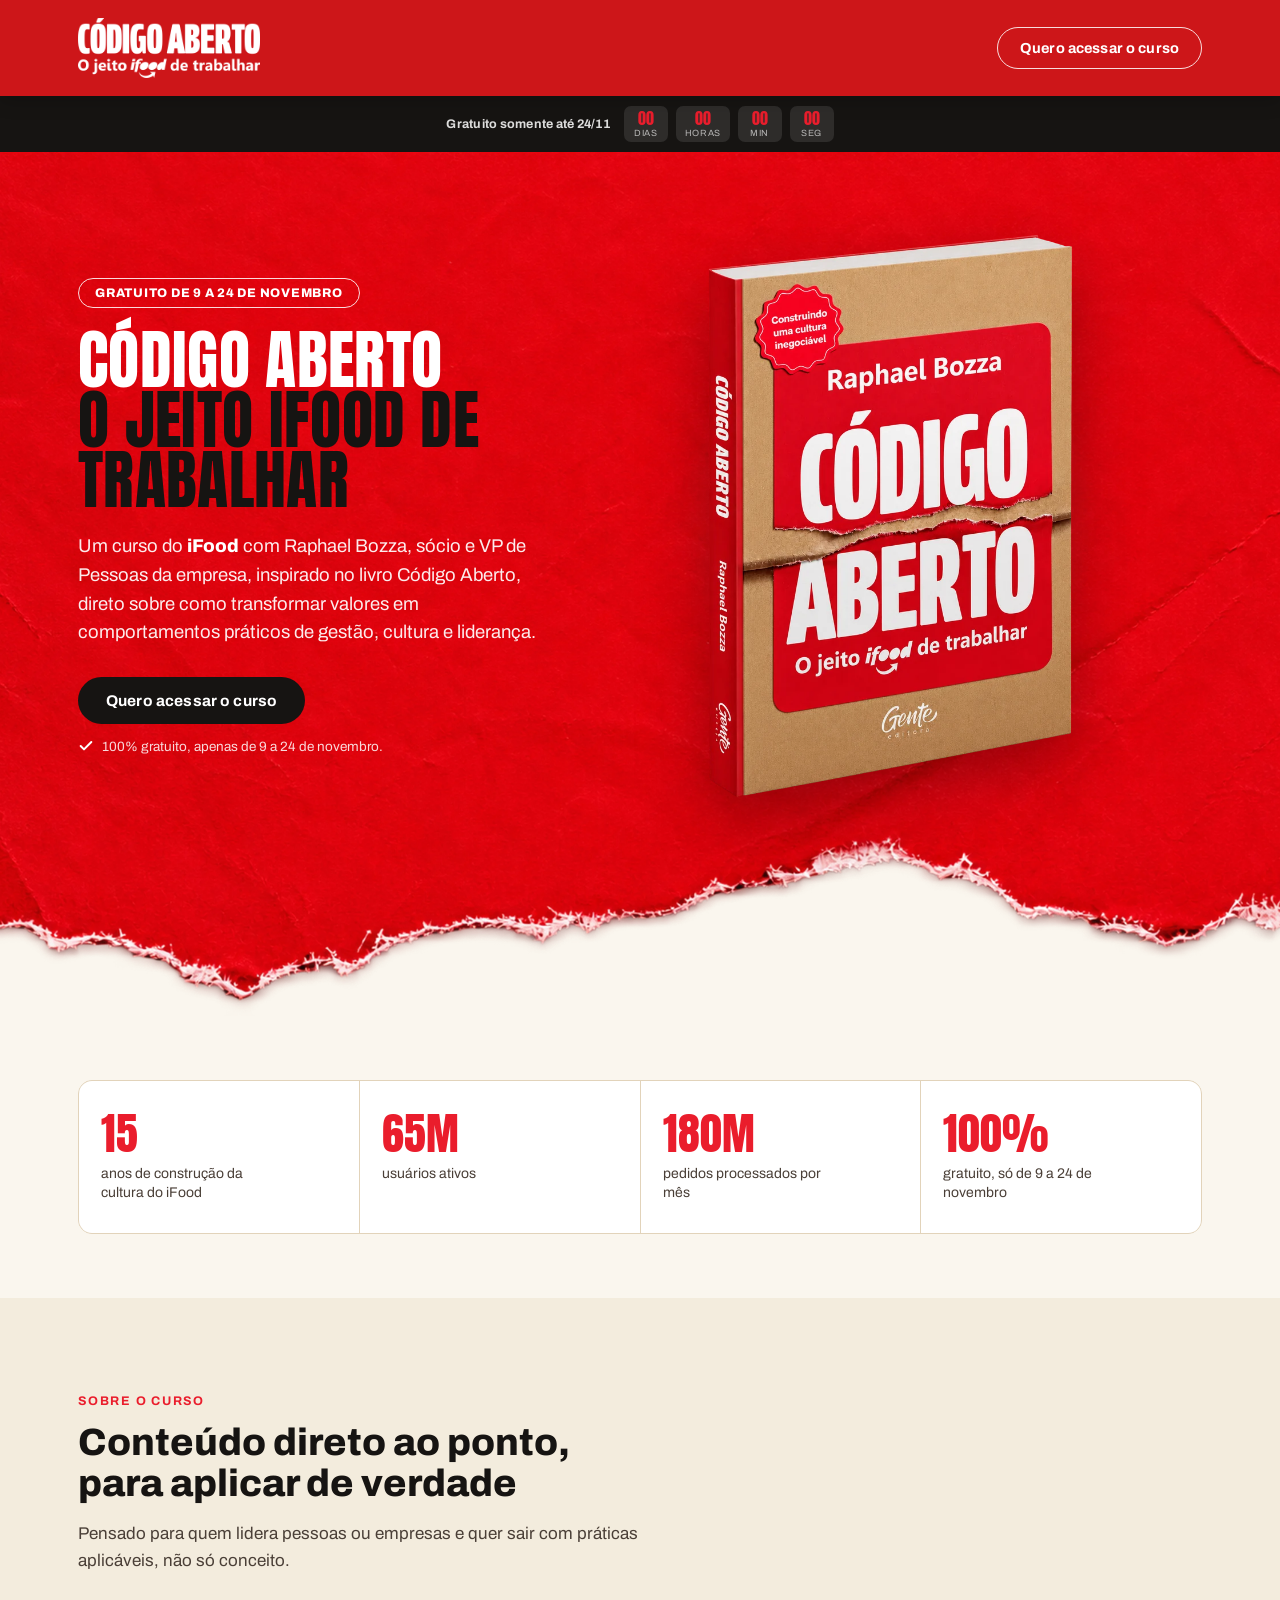
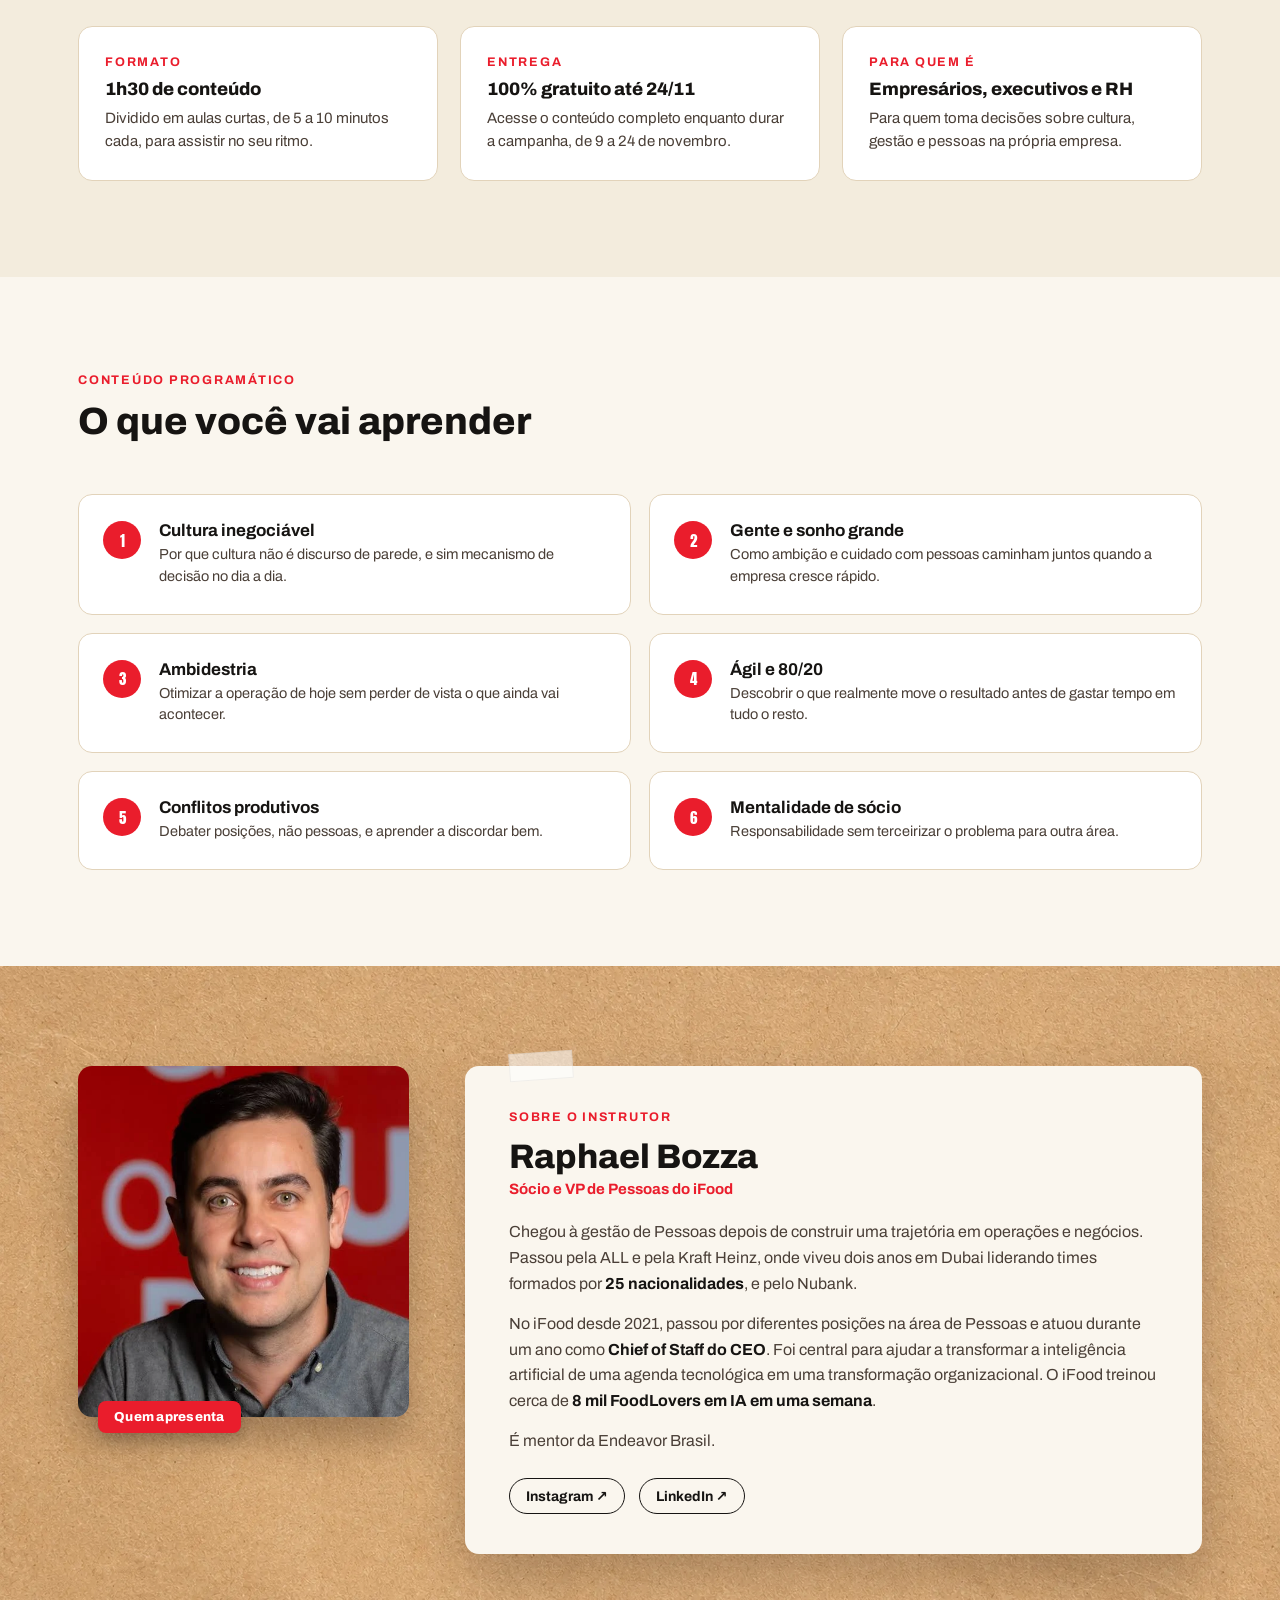
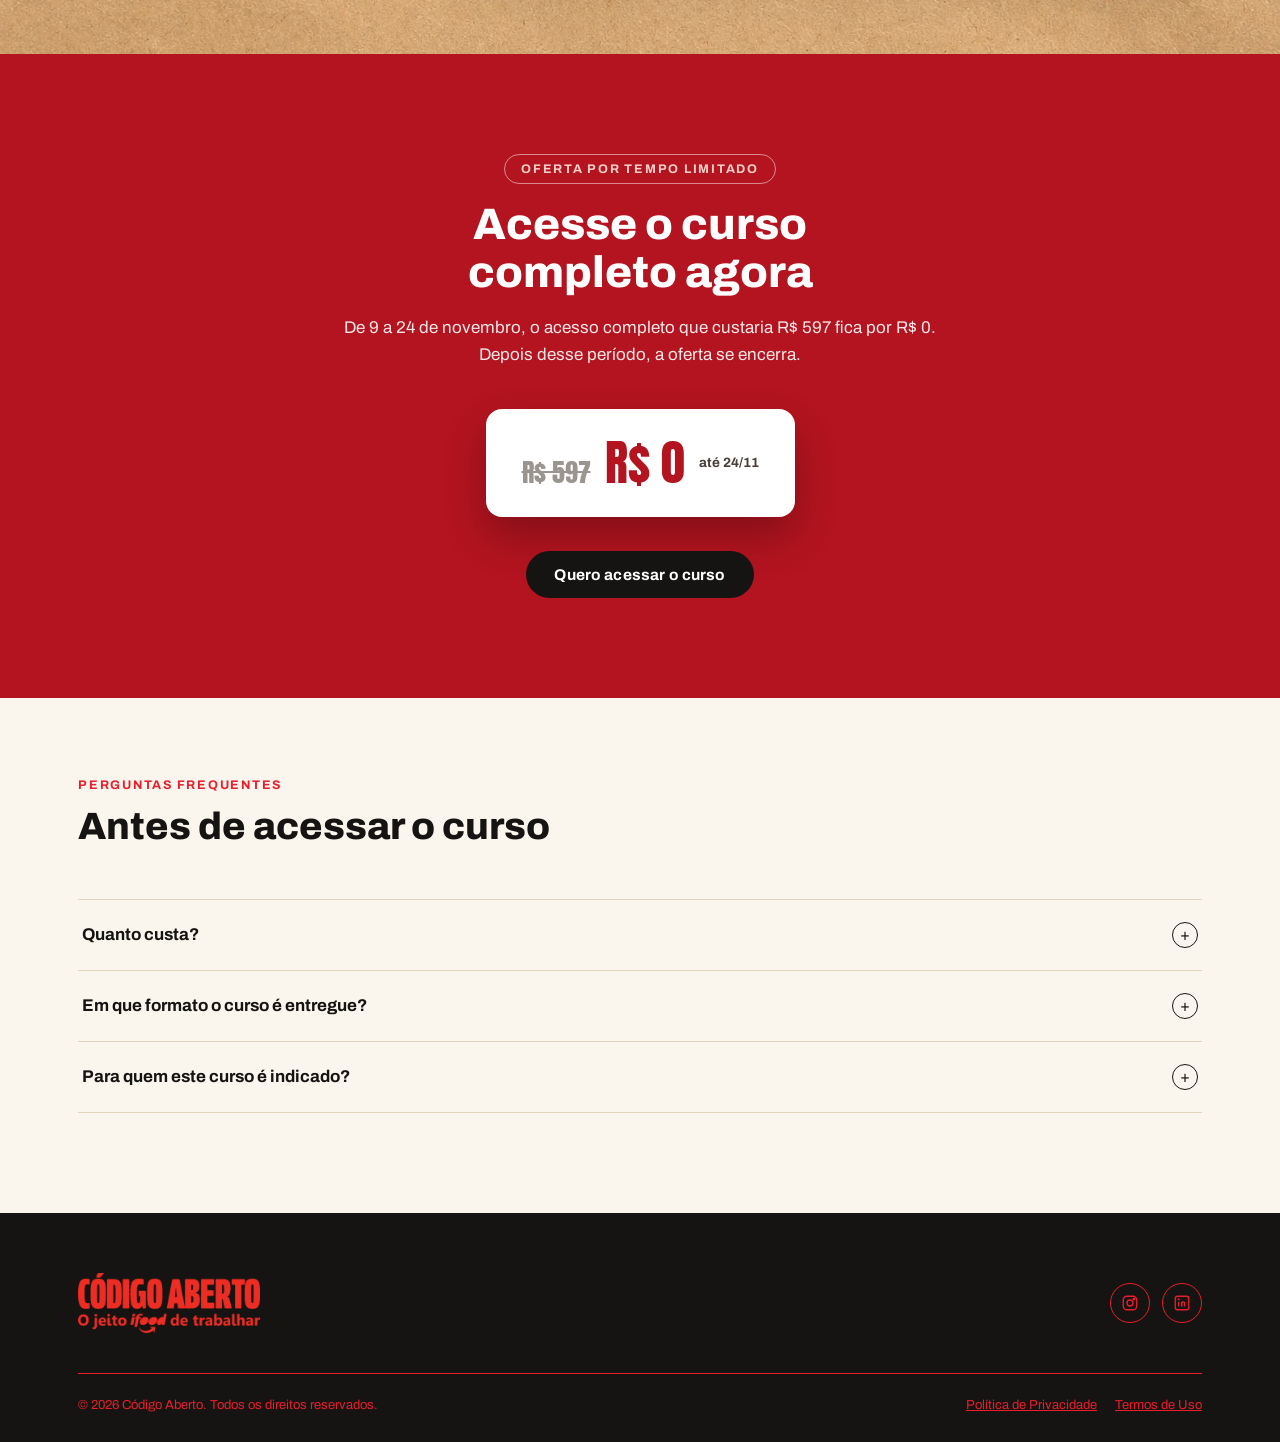
==== curso/index.html @ 605908ba "Add files via upload" ====
<!doctype html>
<html lang="pt-BR">
<head>
<meta charset="utf-8">
<meta name="viewport" content="width=device-width, initial-scale=1">
<title>Curso gratuito, Código Aberto</title>
<meta name="description" content="Curso online gratuito com Raphael Bozza: Código Aberto, o jeito iFood de trabalhar.">
<link rel="canonical" href="https://www.livrocodigoaberto.com.br/curso">
<meta property="og:type" content="website">
<meta property="og:title" content="Curso gratuito, Código Aberto">
<meta property="og:description" content="Curso online gratuito com Raphael Bozza: Código Aberto, o jeito iFood de trabalhar.">
<meta property="og:url" content="https://www.livrocodigoaberto.com.br/curso">

</head>
<body>

<meta name="hz:slide-selector" content=".page">
<style>@font-face{font-family:'Anton';font-style:normal;font-weight:400;font-display:swap;src:url([data-uri]) format('woff2');}
@font-face{font-family:'Archivo';font-style:normal;font-weight:400;font-display:swap;src:url([data-uri]) format('woff2');}
@font-face{font-family:'Archivo';font-style:normal;font-weight:500;font-display:swap;src:url([data-uri]) format('woff2');}
@font-face{font-family:'Archivo';font-style:normal;font-weight:600;font-display:swap;src:url([data-uri]) format('woff2');}
@font-face{font-family:'Archivo';font-style:normal;font-weight:700;font-display:swap;src:url([data-uri]) format('woff2');}
@font-face{font-family:'Archivo';font-style:normal;font-weight:800;font-display:swap;src:url([data-uri]) format('woff2');}
@font-face{font-family:'Archivo';font-style:normal;font-weight:900;font-display:swap;src:url([data-uri]) format('woff2');}

:root{
  --red: #ea1d2c;
  --red-deep: #b3141f;
  --red-header: #cd1619;
  --ink: #161412;
  --ink-soft: #4a3f37;
  --cream: #faf6ee;
  --cream-2: #f3ecdd;
  --paper-line: #e2d3ba;
  --white: #ffffff;
  --focus: #1c63d9;
  --radius-s: 6px;
  --radius-m: 14px;
  --maxw: 1180px;
}

*,*::before,*::after{box-sizing:border-box;}
html{scroll-behavior:smooth;}
body{
  margin:0;
  background:var(--cream);
  color:var(--ink);
  font-family:'Archivo',system-ui,sans-serif;
  -webkit-font-smoothing:antialiased;
  overflow-x:hidden;
}
h1,h2,h3{margin:0;text-wrap:balance;}
p{margin:0;}
img{max-width:100%;display:block;}
a{color:inherit;}
::selection{background:var(--red);color:var(--white);}
:focus-visible{outline:3px solid var(--focus);outline-offset:3px;}

.wrap{max-width:var(--maxw);margin:0 auto;padding:0 28px;}
@media (max-width:640px){.wrap{padding:0 20px;}}

.eyebrow{
  font-family:'Archivo',sans-serif;
  font-weight:700;
  text-transform:uppercase;
  letter-spacing:.14em;
  font-size:12.5px;
}

.display{
  font-family:'Anton',sans-serif;
  font-weight:400;
  text-transform:uppercase;
  letter-spacing:.005em;
  line-height:.94;
}

.btn{
  display:inline-flex;
  align-items:center;
  justify-content:center;
  gap:8px;
  font-family:'Archivo',sans-serif;
  font-weight:700;
  font-size:15.5px;
  letter-spacing:.01em;
  padding:15px 28px;
  border-radius:999px;
  border:none;
  cursor:pointer;
  text-decoration:none;
  white-space:nowrap;
  transition:background-color .16s ease, color .16s ease;
}
.btn-on-red{background:var(--white);color:var(--ink);}
.btn-on-red:hover{background:var(--ink);color:var(--white);}
.btn-ink-on-red{background:var(--ink);color:var(--white);}
.btn-ink-on-red:hover{background:var(--white);color:var(--ink);}
.btn-hero{background:var(--ink);color:var(--white);}
.btn-hero:hover{background:var(--white);color:var(--ink);}
.btn-block{width:100%;}
.btn-stroke-on-red{
  background:transparent;color:var(--white);
  border:1.5px solid rgba(255,255,255,.85);
}
.btn-stroke-on-red:hover{background:var(--white);color:var(--ink);border-color:var(--white);}

/* countdown bar */
.countdown-bar{
  position:sticky;top:96px;z-index:39;
  background:var(--ink);color:var(--white);
  padding:10px 0;
}
@media (max-width:480px){.countdown-bar{top:76px;}}
.countdown-inner{
  display:flex;align-items:center;justify-content:center;
  gap:14px;flex-wrap:wrap;text-align:center;
}
.countdown-label{
  font-size:12.5px;font-weight:700;letter-spacing:.02em;
  color:rgba(255,255,255,.85);
}
.countdown-clock{display:flex;gap:8px;}
.countdown-unit{
  display:flex;flex-direction:column;align-items:center;
  background:rgba(255,255,255,.1);
  border-radius:7px;padding:4px 9px;min-width:44px;
}
.countdown-num{font-family:'Anton',sans-serif;font-size:16px;color:var(--red);line-height:1;}
.countdown-unit-label{font-size:9px;text-transform:uppercase;letter-spacing:.06em;color:rgba(255,255,255,.65);margin-top:2px;}

/* header */
header{
  position:sticky;top:0;z-index:41;
  background:var(--red-header);
  box-shadow:0 4px 18px rgba(0,0,0,.22);
}
.nav{
  display:flex;align-items:center;justify-content:space-between;
  gap:14px;
  height:96px;
}
.brand{display:flex;align-items:center;text-decoration:none;flex:none;}
.brand img{height:60px;width:auto;}
.nav-cta{flex:none;}
.nav-cta .btn{font-size:14.5px;padding:12px 22px;}
@media (max-width:480px){
  .nav{height:76px;gap:10px;}
  .brand img{height:42px;}
  .nav-cta .btn{font-size:12.5px;padding:10px 14px;}
}

/* hero */
.hero{
  position:relative;
  background-color:var(--cream);
  background-image:url("[data-uri]");
  background-size:cover;
  background-position:center bottom;
  background-repeat:no-repeat;
  padding:64px 0 200px;
}
.hero-grid{
  display:grid;grid-template-columns:.85fr 1.15fr;gap:40px;align-items:center;
}
@media (max-width:920px){.hero-grid{grid-template-columns:1fr;} .hero{padding:48px 0 56px;}}
.hero-tag{
  display:inline-flex;align-items:center;
  background:transparent;color:var(--white);
  border:1.5px solid rgba(255,255,255,.85);
  border-radius:999px;padding:7px 16px;
  font-size:12.5px;font-weight:800;letter-spacing:.06em;text-transform:uppercase;
  margin-bottom:22px;
}
.hero h1{
  font-size:clamp(36px,5.6vw,64px);
  color:var(--white);
  margin-bottom:22px;
}
.hero h1 .accent-ink{color:var(--ink);}
.hero-sub{
  font-family:'Archivo',sans-serif;
  font-size:18.5px;line-height:1.55;color:rgba(255,255,255,.92);max-width:54ch;margin-bottom:30px;
}
.hero-sub b{color:var(--white);font-weight:800;}
.hero-ctas{display:flex;flex-wrap:wrap;align-items:center;gap:6px 18px;margin-bottom:14px;}
.hero-trust{font-size:13.5px;color:rgba(255,255,255,.85);display:flex;align-items:center;gap:8px;}
.hero-trust svg{flex:none;}

.hero-visual{position:relative;display:flex;justify-content:center;align-items:center;height:100%;}
.hero-visual-bg{
  position:absolute;
  width:420px;height:420px;
  border-radius:50%;
  background:radial-gradient(circle, rgba(255,255,255,.16), transparent 70%);
}
.hero-photo{
  width:min(340px,74%);
  aspect-ratio:1/1.06;object-fit:cover;
  border-radius:var(--radius-m);
  box-shadow:0 26px 40px rgba(0,0,0,.35);
  position:relative;
}
.hero-infografico{
  width:min(400px,82%);
  object-fit:contain;
  position:relative;
  filter:drop-shadow(0 24px 34px rgba(0,0,0,.35));
}
.hero-photo-tag{
  position:absolute;bottom:-16px;left:50%;transform:translateX(-50%);
  background:var(--ink);color:var(--white);
  font-family:'Archivo',sans-serif;font-weight:800;font-size:13px;letter-spacing:.02em;
  padding:9px 18px;border-radius:8px;white-space:nowrap;
  box-shadow:0 8px 16px rgba(0,0,0,.2);
}

/* stats */
.stats{padding:64px 0;background:var(--cream);}
.stats-grid{
  display:grid;grid-template-columns:repeat(4,1fr);gap:1px;
  background:var(--paper-line);
  border:1px solid var(--paper-line);
  border-radius:var(--radius-m);
  overflow:hidden;
}
@media (max-width:760px){.stats-grid{grid-template-columns:repeat(2,1fr);}}
.stat{background:var(--white);padding:30px 22px;text-align:left;}
.stat-num{font-family:'Anton',sans-serif;font-size:44px;color:var(--red);line-height:1;}
.stat-label{margin-top:10px;font-size:14px;color:var(--ink-soft);line-height:1.35;max-width:20ch;}

/* section heads */
.section{padding:96px 0;}
.section-head{max-width:640px;margin-bottom:52px;}
.section-eyebrow{color:var(--red);margin-bottom:14px;}
.section-title{font-size:clamp(28px,3.2vw,38px);font-family:'Archivo',sans-serif;font-weight:800;color:var(--ink);margin-bottom:16px;}
.section-desc{font-size:17px;line-height:1.6;color:var(--ink-soft);}

/* course info */
.info-section{background:var(--cream-2);}
.info-grid{display:grid;grid-template-columns:repeat(3,1fr);gap:22px;}
@media (max-width:820px){.info-grid{grid-template-columns:1fr;}}
.info-card{
  background:var(--white);
  border:1px solid var(--paper-line);
  border-radius:var(--radius-m);
  padding:28px 26px;
}
.info-card .eyebrow{color:var(--red);margin-bottom:10px;}
.info-card-title{font-weight:800;font-size:18px;margin-bottom:8px;}
.info-card-desc{font-size:15px;line-height:1.5;color:var(--ink-soft);}

/* lessons */
.lessons-list{display:grid;grid-template-columns:repeat(2,1fr);gap:18px;}
@media (max-width:700px){.lessons-list{grid-template-columns:1fr;}}
.lesson-item{
  display:flex;align-items:flex-start;gap:18px;
  padding:26px 24px;
  background:var(--white);
  border:1px solid var(--paper-line);
  border-radius:var(--radius-m);
}
.lesson-num{
  font-family:'Anton',sans-serif;font-size:15px;color:var(--white);
  background:var(--red);
  width:38px;height:38px;border-radius:50%;flex:none;
  display:flex;align-items:center;justify-content:center;
}
.lesson-title{font-weight:700;font-size:17px;margin-bottom:4px;}
.lesson-desc{font-size:14.5px;line-height:1.5;color:var(--ink-soft);}

/* author on kraft */
.author-section{
  position:relative;
  background-image:linear-gradient(rgba(250,246,238,.1),rgba(250,246,238,.1)), url("[data-uri]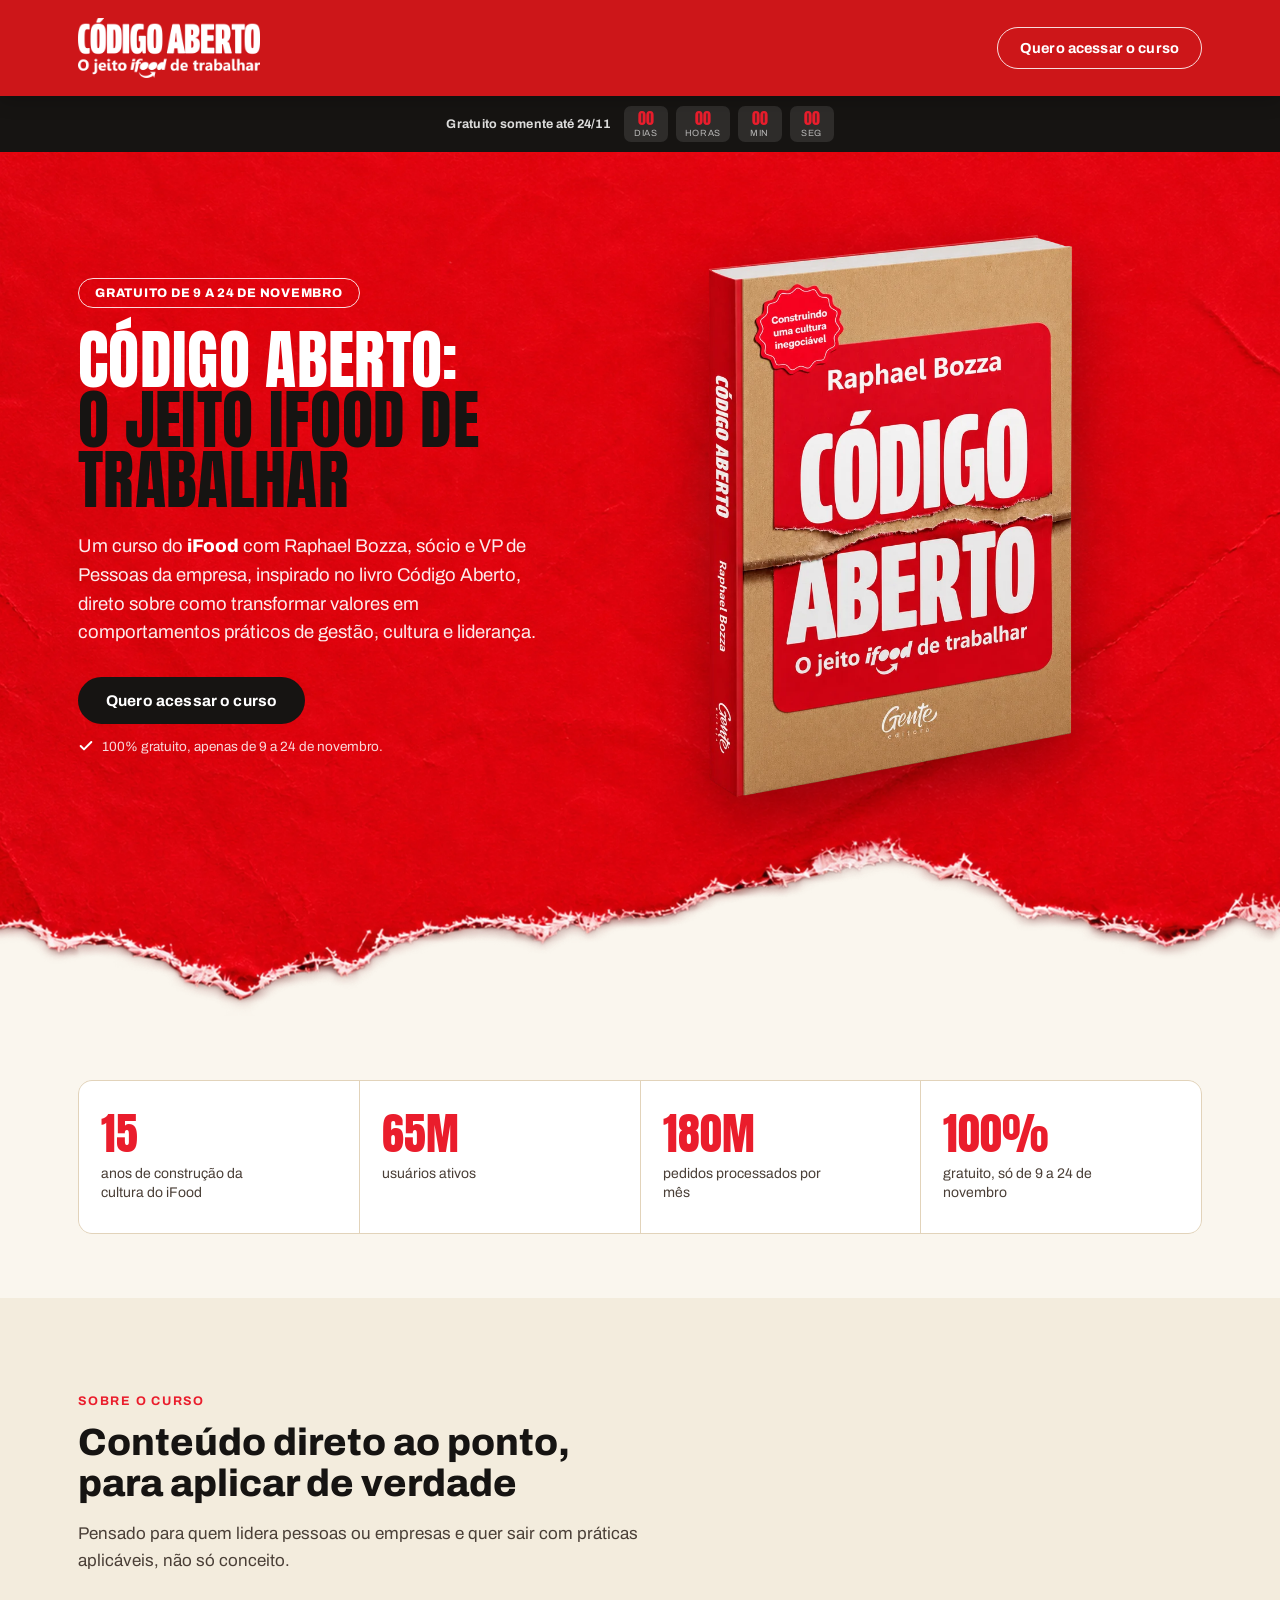
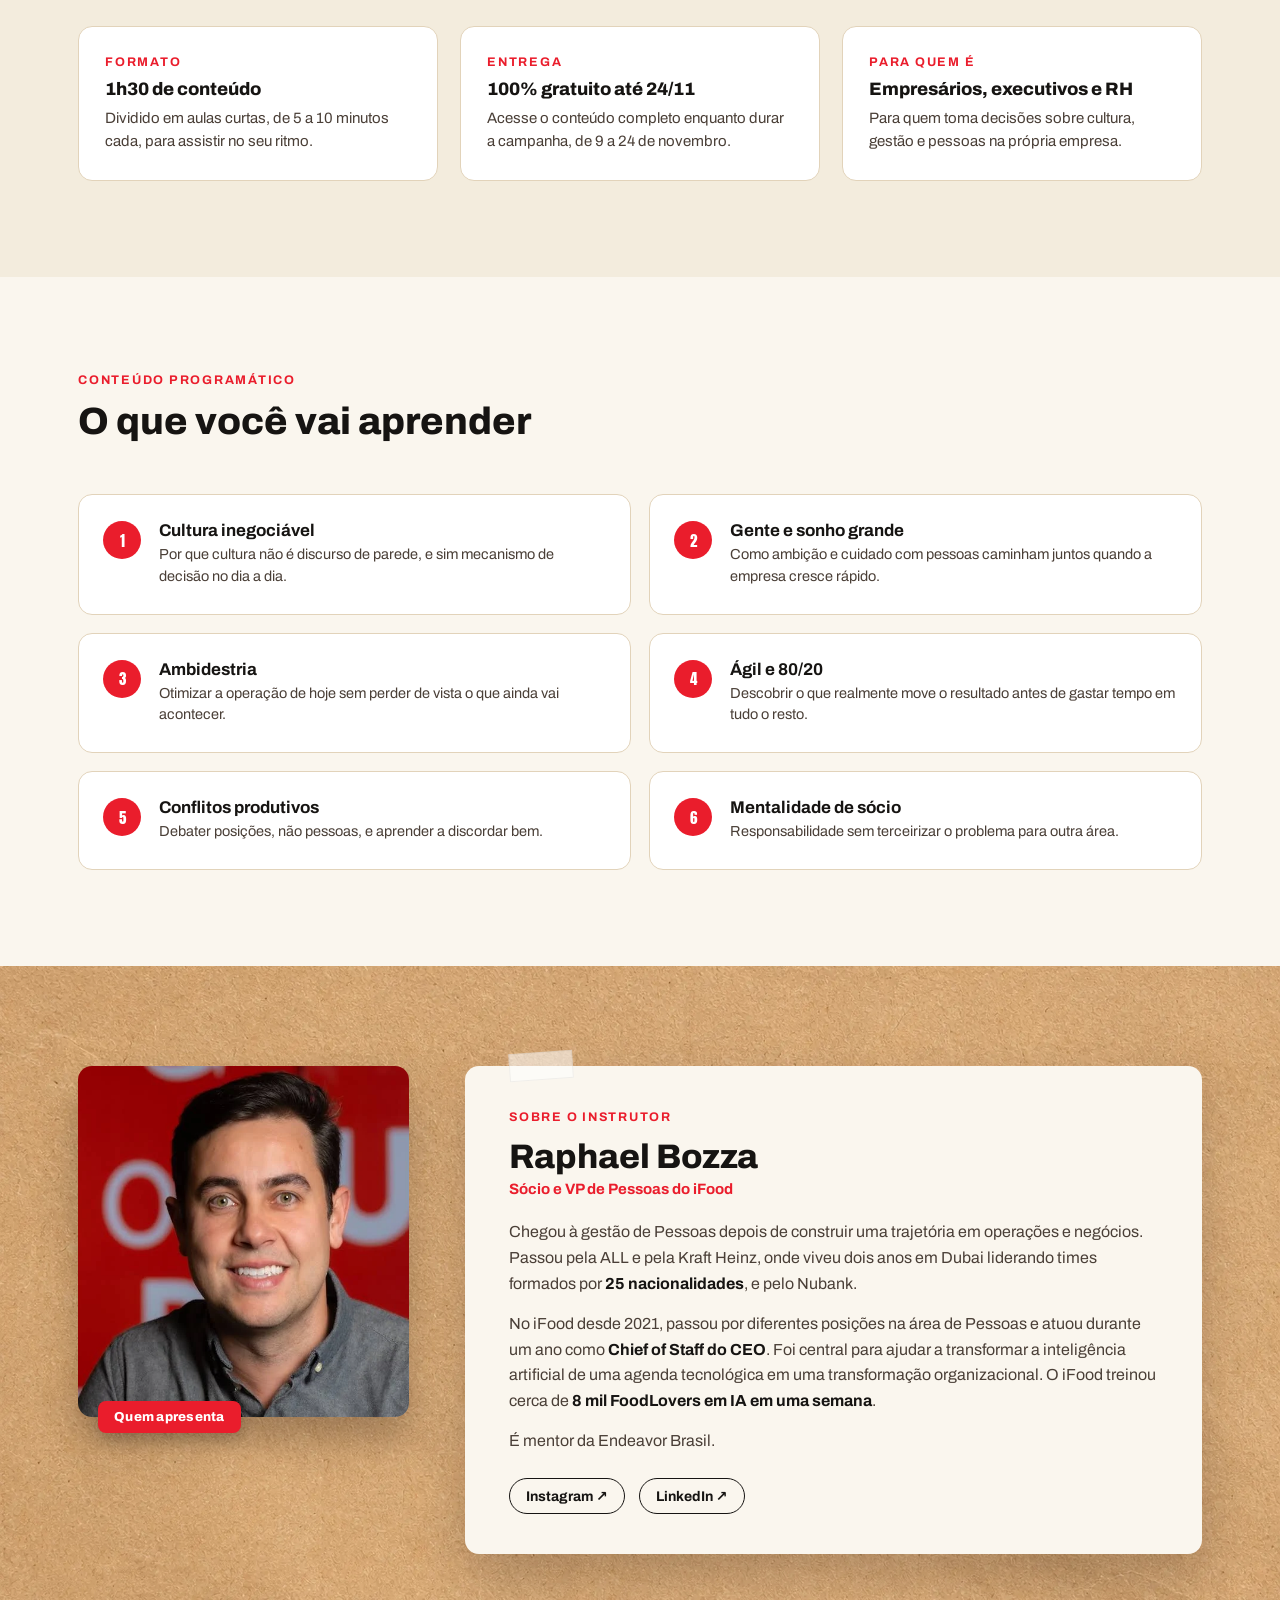
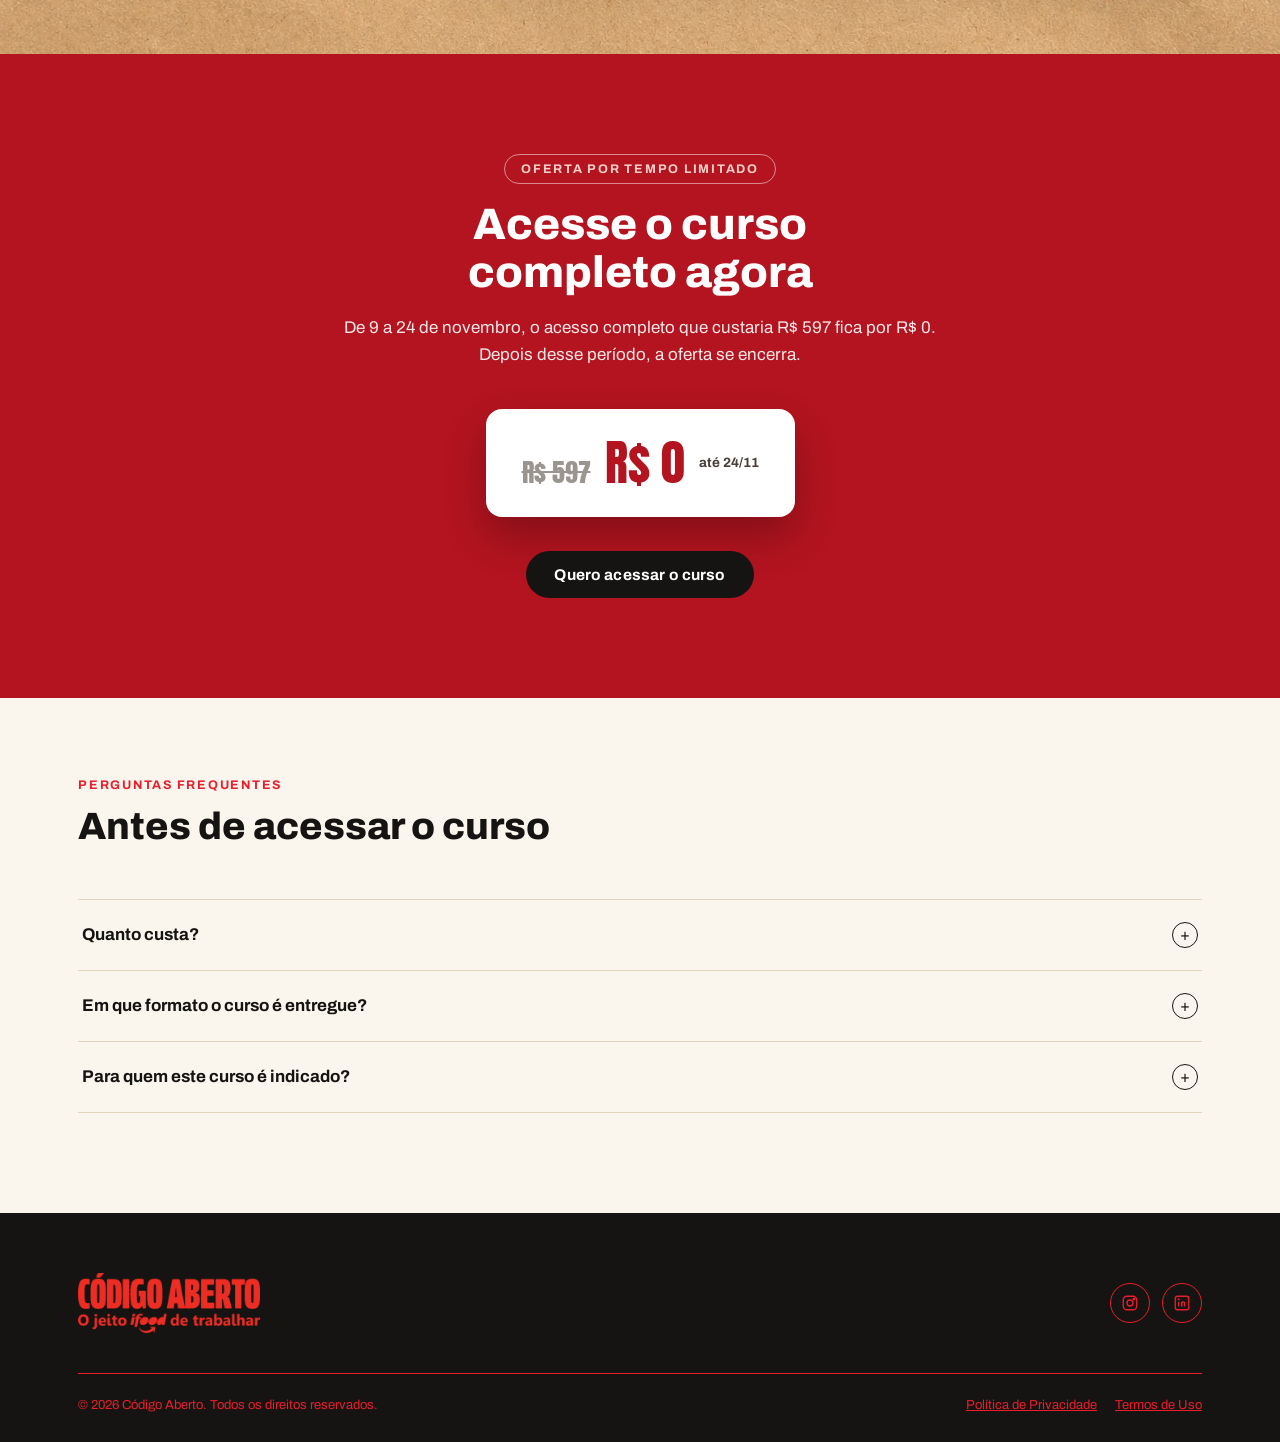
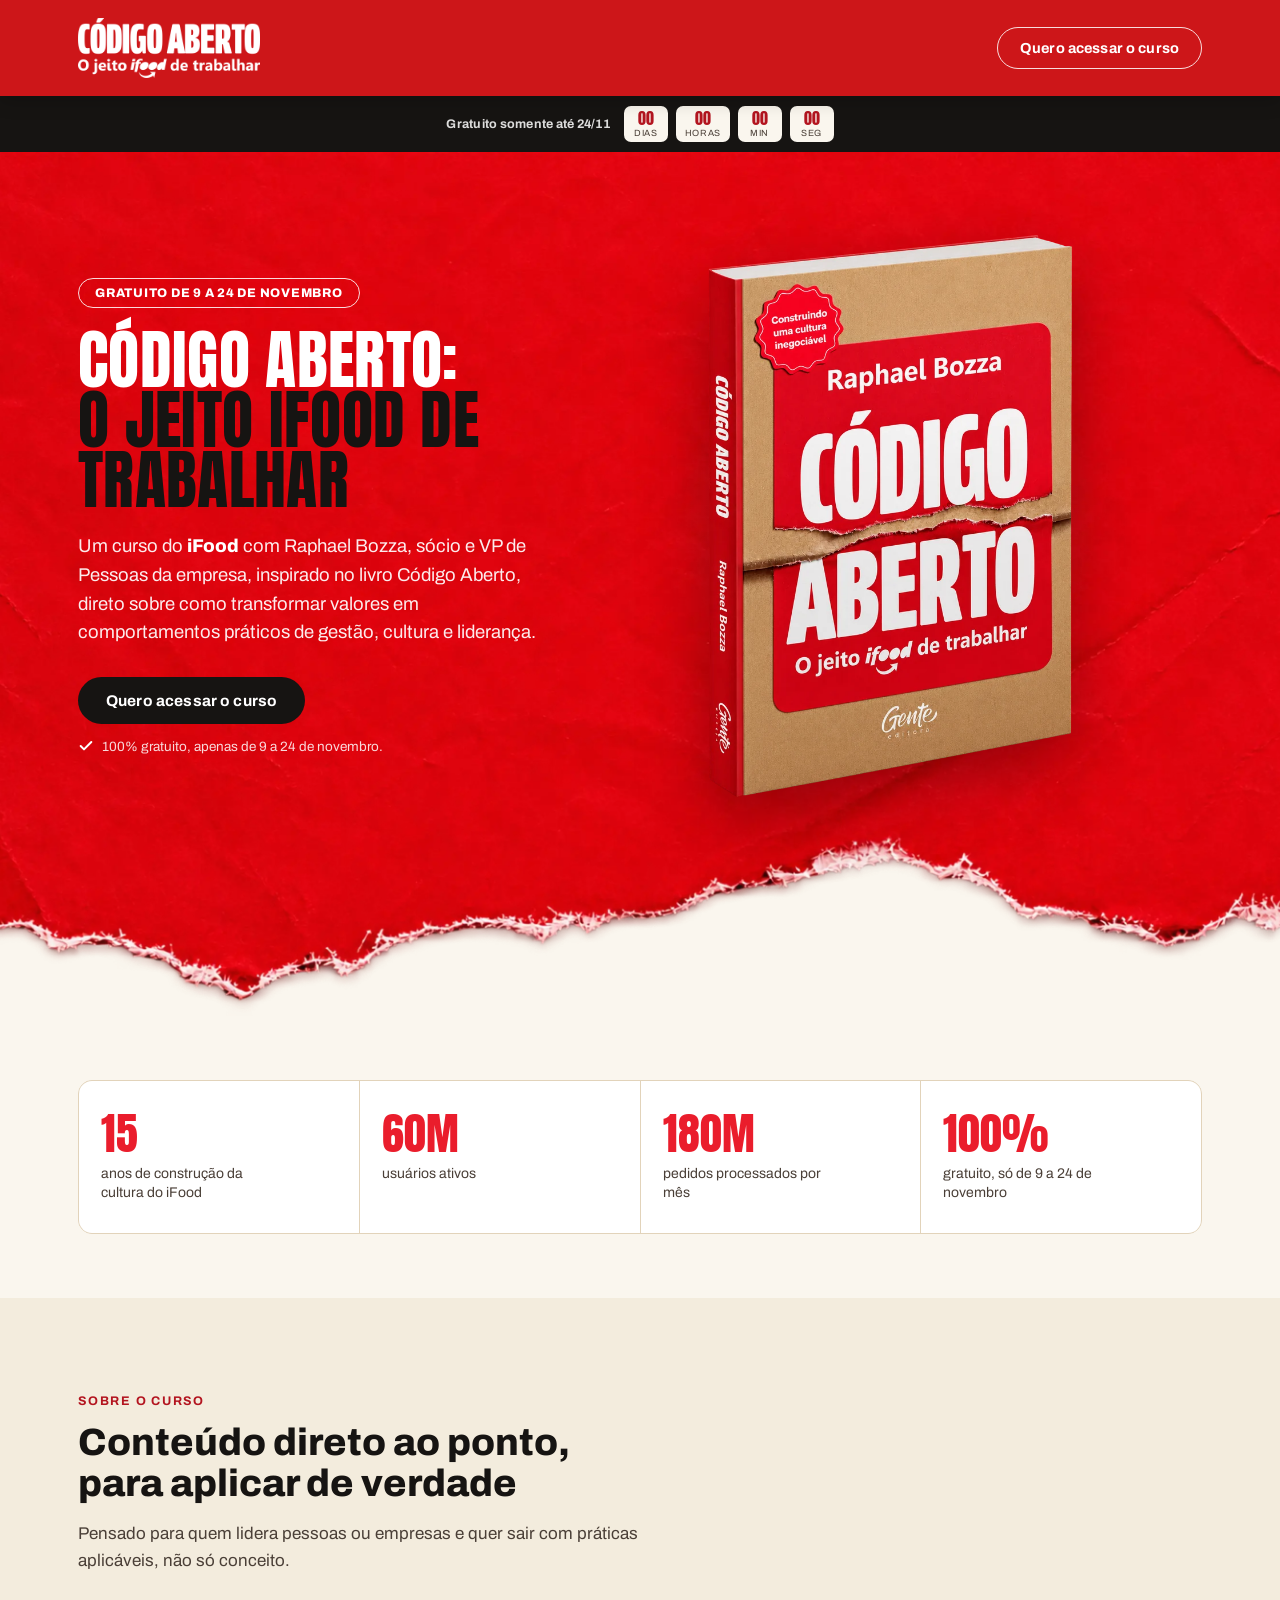
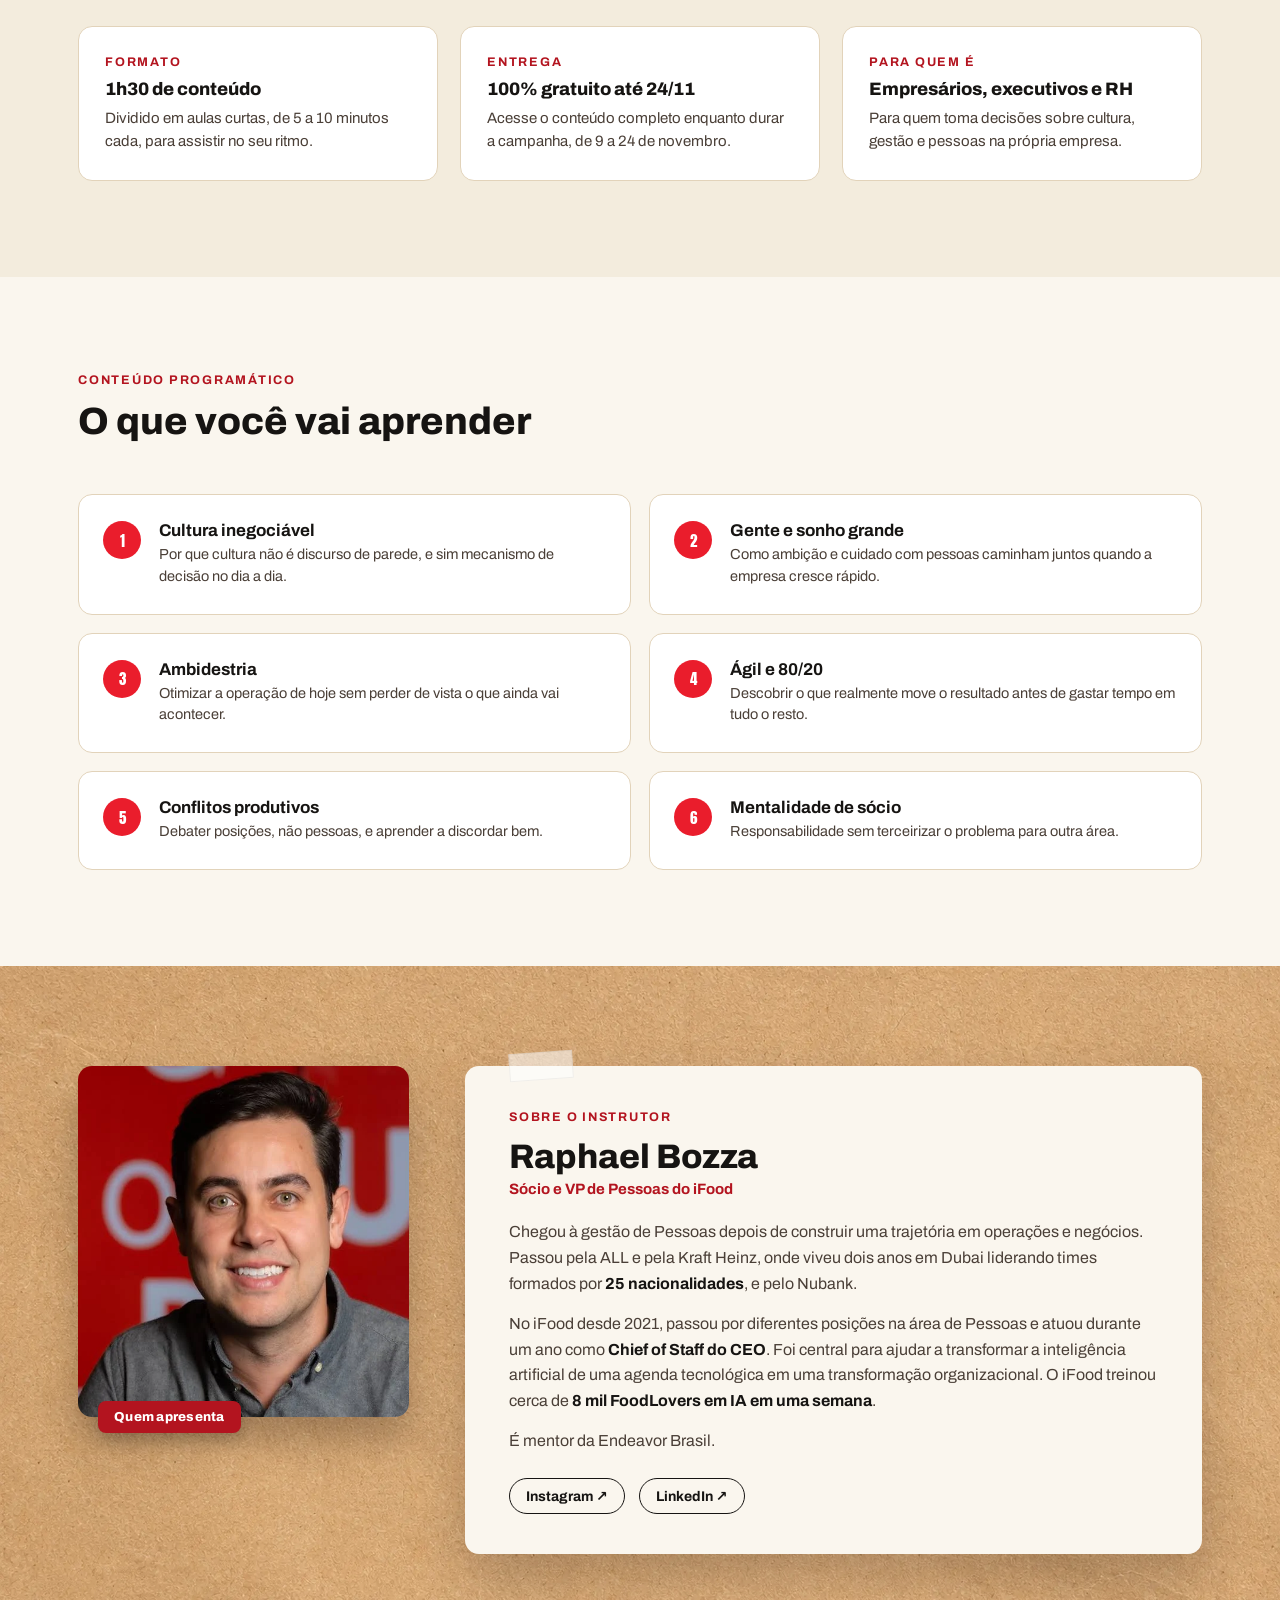
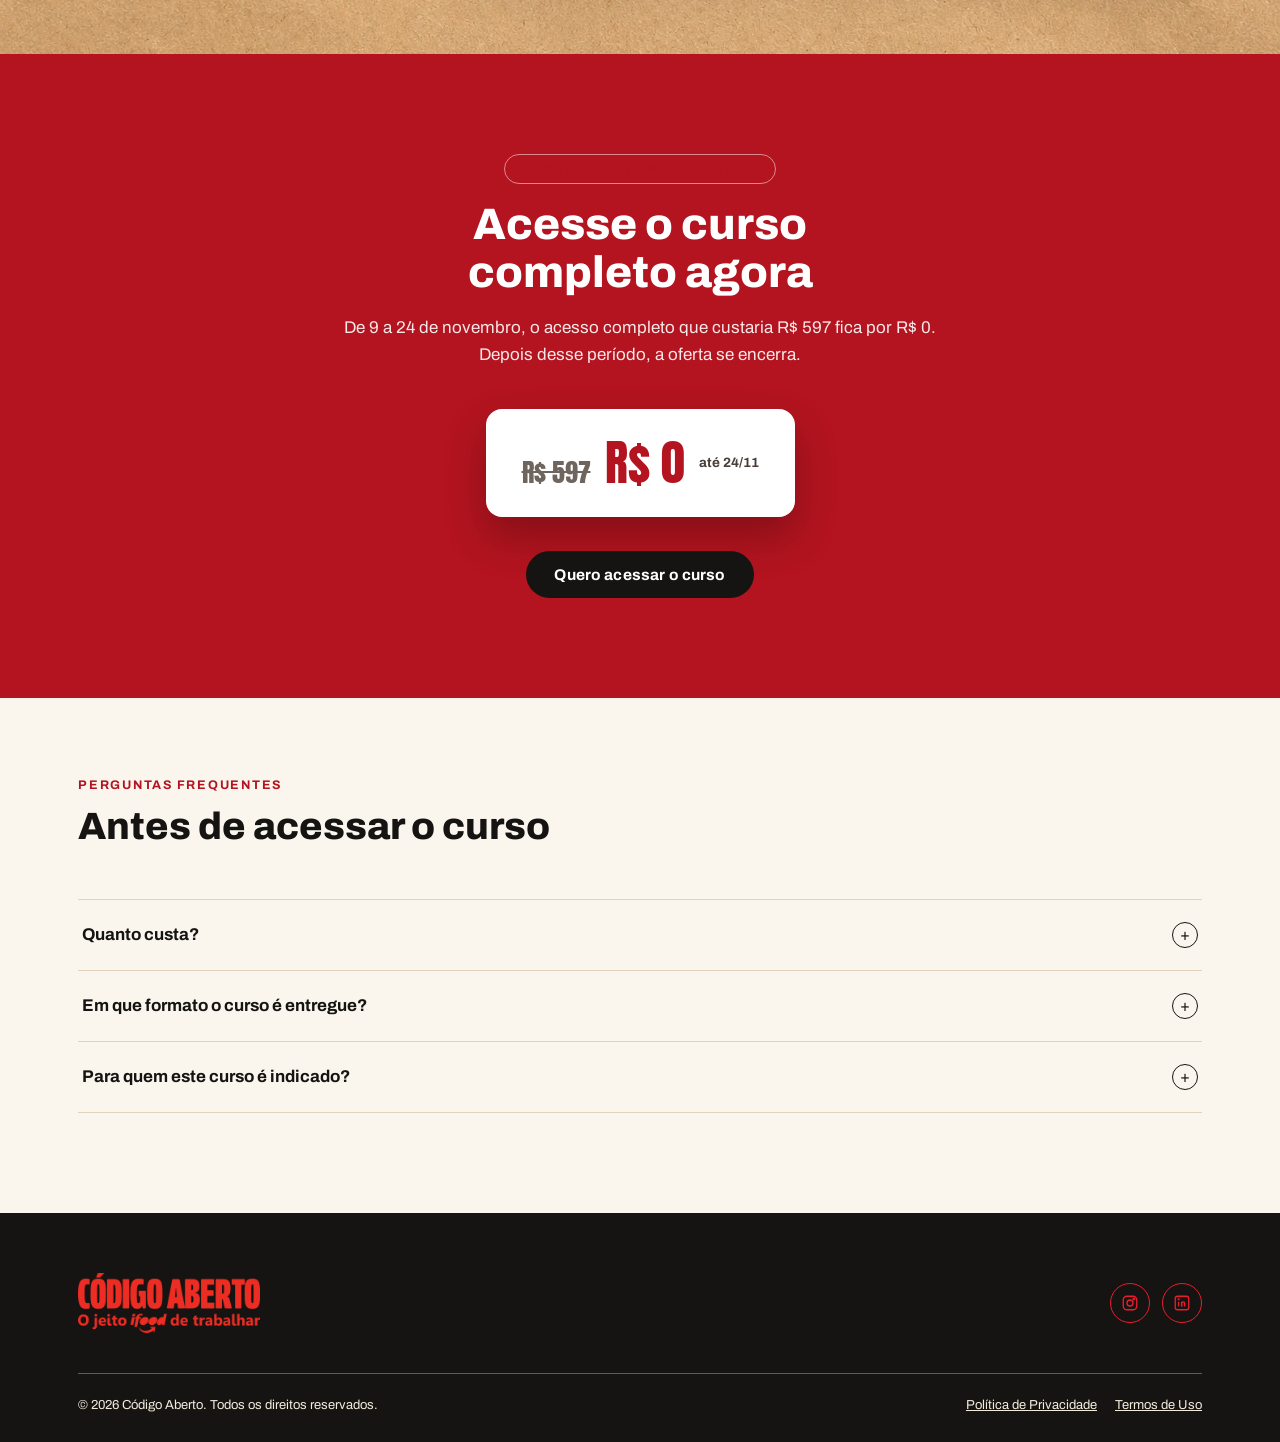
